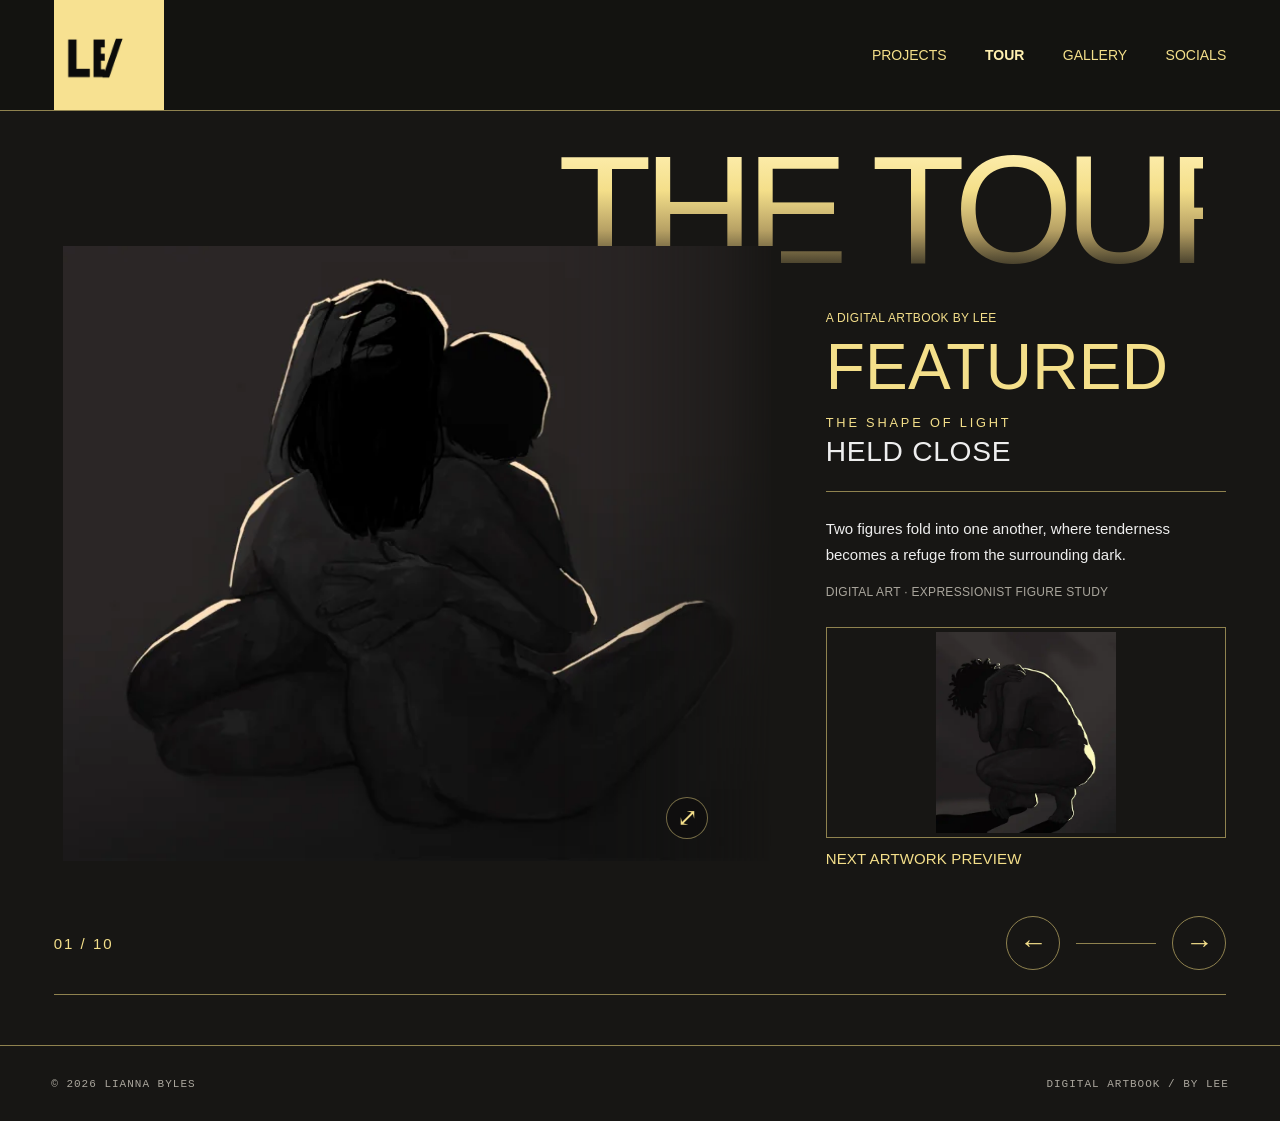
==== tour.html @ 8ec06ad4 "Add responsive digital artbook portfolio Create a multi-page portfolio with project selections, illu" ====
<!DOCTYPE html>
<html lang="en">

<head>
  <link rel="icon" type="image/png" href="favicon-96x96.png?v=1.1" sizes="96x96" />
<link rel="icon" type="image/svg+xml" href="favicon.svg?v=1.1" />
<link rel="shortcut icon" href="favicon.ico?v=1.1" />
<link rel="apple-touch-icon" sizes="180x180" href="apple-touch-icon.png?v=1.1" />
<meta name="apple-mobile-web-app-title" content="LEE/ DIGITAL ARTBOOK" />
<link rel="manifest" href="site.webmanifest?v=1.1" />
  <meta charset="UTF-8">
  <meta name="viewport" content="width=device-width, initial-scale=1.0">

  <title>The Tour | Digital Artbook by Lee</title>

  <link rel="stylesheet" href="style.css">

  <link rel="stylesheet" href="assets/tour.css">
</head>


<body class="tour-page">

  <!-- =====================================
       NAVIGATION
       ===================================== -->

  <header class="navbar">

  
<a class="logo" href="index.html" aria-label="Return to homepage">
  <img src="lee-logo.gif" alt="LEE/" class="animated-logo">
</a>


    <nav aria-label="Main navigation">

      <a href="projects.html">PROJECTS</a>

      <a
        href="tour.html"
        class="active"
        aria-current="page"
      >
        TOUR
      </a>

      <a href="gallery.html">GALLERY</a>

      <a href="socials.html">SOCIALS</a>

    </nav>

  </header>


  <!-- =====================================
       MAIN TOUR
       ===================================== -->

  <main class="tour-main">
    
    <h1 class="tour-background-heading">THE TOUR</h1>

    <section class="tour-layout" aria-label="Artwork tour">

      <!-- LARGE FEATURED ARTWORK -->

      <div class="tour-feature">

        <div class="tour-image-stack">

          <!-- CURRENT ARTWORK -->

          <img
            id="tour-image"
            class="tour-slide tour-slide-active"
            src="images/tour-01-main.webp"
            alt="Held Close digital illustration"
            fetchpriority="high"
          >

          <!-- NEXT ARTWORK FOR CROSSFADE -->

          <img
            id="tour-image-next"
            class="tour-slide"
            src=""
            alt=""
          >

        </div>

        <!-- SUBTLE ENLARGE BUTTON -->

        <button
          class="tour-enlarge"
          id="tour-enlarge"
          type="button"
          aria-label="Enlarge artwork"
          title="Enlarge artwork"
        >
          &#10530;
        </button>

      </div>


      <!-- =====================================
           RIGHT SIDE CONTENT
           ===================================== -->

      <div class="tour-content">

        <div class="tour-text">

          <p class="tour-eyebrow">
            A DIGITAL ARTBOOK BY LEE
          </p>

<h2 class="tour-featured-heading">FEATURED</h2>

          <p class="tour-collection-name">THE SHAPE OF LIGHT</p>
          <h3 class="tour-artwork-title" id="tour-artwork-title">HELD CLOSE</h3>

          <div class="tour-divider"></div>

          <p
            class="tour-description"
            id="tour-description"
            aria-live="polite"
          >
            Two figures fold into one another, where tenderness becomes a refuge from the surrounding dark.
          </p>

          <p
            class="tour-medium"
            id="tour-medium"
          >
            DIGITAL ART · EXPRESSIONIST FIGURE STUDY
          </p>

        </div>


        <!-- NEXT ARTWORK PREVIEW -->

        <button
          class="tour-next-preview"
          id="tour-next-preview"
          type="button"
          aria-label="View next artwork"
          title="View next artwork"
        >

          <img
            id="tour-preview-image"
            src="images/tour-02-preview.webp"
            alt="Preview of next artwork"
          >

          <span>NEXT ARTWORK PREVIEW</span>

        </button>

      </div>

    </section>


    <!-- =====================================
         NAVIGATION ARROWS
         ===================================== -->

    <div class="tour-navigation">

      <span id="tour-counter" aria-live="polite">
        01 / 10
      </span>

      <div class="tour-navigation-buttons">

        <button
          id="tour-previous"
          type="button"
          aria-label="Previous artwork"
          title="Previous artwork"
        >
          &#8592;
        </button>

        <span class="tour-navigation-line"></span>

        <button
          id="tour-next"
          type="button"
          aria-label="Next artwork"
          title="Next artwork"
        >
          &#8594;
        </button>

      </div>

    </div>

  </main>


  <!-- =====================================
       FOOTER
       ===================================== -->

  <footer class="tour-footer">

    <span>© 2026 LIANNA BYLES</span>

    <span>DIGITAL ARTBOOK / BY LEE</span>

  </footer>


  <!-- =====================================
       FULLSCREEN ARTWORK VIEWER
       ===================================== -->

  <div
    class="tour-lightbox"
    id="tour-lightbox"
    role="dialog"
    aria-modal="true"
    aria-label="Expanded artwork"
    hidden
  >

    <button
      id="tour-close"
      class="tour-close"
      type="button"
      aria-label="Close expanded artwork"
    >
      &times;
    </button>

    <img
      id="tour-lightbox-image"
      src=""
      alt="Expanded artwork"
    >

  </div>


  <!-- =====================================
       TOUR JAVASCRIPT
       ===================================== -->

  <script src="assets/tour.js"></script>

</body>
</html>
---- style.css ----
/* COLORS AND GLOBAL STYLES */
:root {
    --bg: #171614;
    --gold: #f4df8a;
    --rule: #8f824f;
    --body: #eeeeee;
}

* { box-sizing: border-box; }

html { scroll-behavior: smooth; }

body {
    margin: 0;
    background: var(--bg);
    color: var(--gold);
    font-family: Arial, Helvetica, sans-serif;
}

a { color: inherit; text-decoration: none; }
a:focus-visible { outline: 2px solid var(--gold); outline-offset: 7px; }

/* NAVIGATION */
.navbar {
    position: relative;
    z-index: 5;
    min-height: 78px;
    padding: 0 4.2%;
    display: flex;
    align-items: center;
    justify-content: space-between;
    border-bottom: 1px solid var(--rule);
    background: rgba(18,17,14,.6);
}

.navbar nav { display: flex; gap: clamp(20px,3vw,52px); }
.navbar a { font-family: "Arial Narrow",Arial,sans-serif; font-size: 14px; }
.logo { font-weight: 800; padding: 27px 0; border-bottom: 1px solid var(--gold); }

/* CINEMATIC BACKGROUND */
.landing {
    position: relative;
    isolation: isolate;
    min-height: 780px;
    height: calc(100svh - 154px);
    max-height: 1050px;
    overflow: hidden;
    background:
        radial-gradient(ellipse at 30% 0%,rgba(190,150,65,.30),transparent 45%),
        radial-gradient(ellipse at 90% 35%,rgba(175,130,55,.22),transparent 50%),
        radial-gradient(ellipse at 50% 100%,rgba(125,90,40,.18),transparent 55%),
        var(--bg);
}

/* TITLE BEHIND FIGURE */
.hero-title {
    transform: scaleX(1.15);
    position: absolute;
    z-index: 1;
    top: 10%;
    left: 15%;
    width: 200%;
    margin: 0;
    white-space: nowrap;
    text-align: left;
    font-size: clamp(100px,12vw,310px);
    font-weight: 600;
    letter-spacing: -.065em;
    line-height: 1.1;
    background: linear-gradient(#ffedaa 10%,#e9ce72 57%,#75683b22 100%);
    background-clip: text;
    -webkit-background-clip: text;
    -webkit-text-fill-color: transparent;
}
.hero-title span {
    display: block;
}

/* TRANSPARENT FIGURE */
.hero-image {
    position: absolute;
    z-index: 2;
    height: 130%;
    width: auto;
    max-width: none;
    left: 89%;
    bottom: -25%;
    transform: translateX(-50%);
    object-fit: contain;
    pointer-events: none;
}

/* FEATURE LABEL */
.feature-label {
    position: absolute;
    z-index: 3;

    top: 49%;
    left: 100%;

    font-family: monospace;
    color: var(--gold);
    text-align: center;
}

.feature-label p {
    margin: 0;
    font-size: 40px;
    font-weight: bold;
    letter-spacing: 5px;
}

.feature-label p span { font-size: 40px; font-weight: 200; }
.feature-label small { font-size: 10px; }

/* PROJECT, TOUR, GALLERY CARDS */
.content-grid {
    position: absolute;
    z-index: 3;
    bottom: 7%;
    left: 4.4%;
    right: 4.4%;
    display: grid;
    grid-template-columns: repeat(3,1fr);
    gap: 2%;
}

.content-card {
    position: relative;
    min-height: 160px;
    padding: 20px 28px;
    border: 1px solid var(--gold);
    background: rgba(17,16,14,.33);
    transition: background .2s ease;
    scroll-margin-top: 20px;
}

.content-card:hover { background: rgba(41,37,28,.79); }
.card-number { font: 14px monospace; }

.content-card h2 {
    margin: 4px 0 8px;
    font-family: Impact,"Arial Narrow",Arial,sans-serif;
    font-size: 30px;
    letter-spacing: -.03em;
}

.content-card p { margin: 0; color: var(--body); font: 14px/1.7 monospace; }
.arrow { position: absolute; top: 12px; right: 24px; font-size: 38px; font-weight: 300; }

/* FOOTER */
footer {
    position: relative;
    z-index: 4;
    min-height: 76px;
    padding: 24px 4.2%;
    display: flex;
    justify-content: space-between;
    align-items: center;
    gap: 20px;
    border-top: 1px solid var(--rule);
    font: 12px monospace;
}

.divider { margin: 0 22px; }

/* TABLET */
@media (max-width: 900px) {
    .navbar { min-height: 68px; }
    .navbar nav { gap: 18px; }
    .landing { min-height: 830px; height: auto; }
    .hero-title { top: 10%; font-size: 16vw; }
    .hero-image { height: 78%; left: 68%; bottom: 10%; }
    .feature-label { left: 6%; top: 40%; }
    .content-grid { bottom: 5%; gap: 12px; }
    .content-card { padding: 18px 14px; }
    .content-card h2 { font-size: 25px; }
    .content-card p { font-size: 12px; }
    .arrow { right: 12px; font-size: 28px; }
}

/* MOBILE */
@media (max-width: 600px) {
    .navbar { padding: 12px 5%; align-items: flex-start; gap: 20px; }
    .logo { padding: 7px 0; }
    .navbar nav { display: grid; grid-template-columns: repeat(2,auto); gap: 12px 22px; }
    .navbar a { font-size: 12px; }

    .landing { min-height: 1100px; }
    .hero-title { top: 4%; left: 3%; width: 94%; font-size: 16vw; letter-spacing: -.07em; }
    .hero-image { height: 52%; left: 75%; top: 1%; bottom: auto; }
    .feature-label { top: 43%; left: 7%; }
    .feature-label p { gap: 12px; }

    .content-grid { grid-template-columns: 1fr; bottom: 4%; gap: 14px; }
    .content-card { min-height: 135px; padding: 16px 22px; }
    .content-card h2 { font-size: 28px; }
    .content-card p { font-size: 13px; }

    footer { align-items: flex-start; flex-direction: column; font-size: 10px; }
}

/* ACCESSIBILITY */
@media (prefers-reduced-motion: reduce) {
    html { scroll-behavior: auto; }
    .content-card { transition: none; }
}













/* =====================================
   GALLERY PAGE
   ===================================== */

.gallery-page {
  background: #171614;
  color: #f4df8a;
}

/* MAIN PAGE BACKGROUND */
.gallery-main {
  min-height: calc(100svh - 154px);
  padding: 38px 4.4% 50px;

  background:
    radial-gradient(
      ellipse at 50% 15%,
      rgba(190, 150, 65, 0.19),
      transparent 55%
    ),
    #171614;
}

/* LARGE TITLE */
.gallery-heading {
    position: relative;
    z-index: 1;

    display: flex;
    align-items: baseline;
    justify-content: flex-end;
    gap: 14px;

    width: 100%;
    margin: 0 auto -45px;
    padding-right: 1%;

    border-bottom: 1px solid #8f824f;
}

.gallery-heading span {
  font-family: Arial, sans-serif;
  font-size: clamp(30px, 4vw, 65px);
  font-weight: 300;
}

.gallery-heading h1 {
  margin: 0;

  font-family: Impact, "Arial Narrow", Arial, sans-serif;
 font-size: clamp(100px, 14vw, 240px);
  font-weight: 600;
  letter-spacing: -0.045em;
  line-height: 1.05;

  background: linear-gradient(
    #ffedaa 10%,
    #e9ce72 57%,
    #75683b 100%
  );

  background-clip: text;
  -webkit-background-clip: text;
  -webkit-text-fill-color: transparent;
}

/* THREE-COLUMN ARTWORK VIEWER */
.gallery-viewer {
    position: relative;
z-index: 2;
margin-top: -80;
  display: grid;
  grid-template-columns: 1fr 3.2fr 1fr;
  align-items: center;
  gap: 3%;

  width: 100%;
  height: 440px;
}

/* FEATURED ARTWORK */
.gallery-feature {
  height: 100%;
  overflow: hidden;

  border: 1px solid #f4df8a;
  background: #11100e;
}

.gallery-feature img {
    display: block;
    width: 100%;
    height: 100%;
    object-fit: cover;
    object-position: center;
    cursor: zoom-in;
}

/* SIDE PREVIEWS */
.gallery-side {
  position: relative;
  height: 85%;
  padding: 0;
  overflow: hidden;

  border: 1px solid #8f824f;
  background: #11100e;
  color: #f4df8a;
  cursor: pointer;
}

.gallery-side img {
  display: block;
  width: 100%;
  height: 100%;
  object-fit: cover;
  opacity: 0.45;
  transition: opacity 0.25s ease;
}

.gallery-side:hover img {
  opacity: 0.8;
}

.gallery-arrow {
  position: absolute;
  top: 50%;
  left: 50%;
  transform: translate(-50%, -50%);

  font-size: 55px;
  text-shadow: 0 2px 12px #000;
  pointer-events: none;
}

/* ARTWORK DESCRIPTION */
.gallery-information {
  max-width: 650px;
  margin: 28px auto 0;
  text-align: center;
}

.gallery-counter {
  font: 13px monospace;
  letter-spacing: 3px;
}

.gallery-information h2 {
  margin: 8px 0;
  font-size: 27px;
  text-transform: uppercase;
}

.gallery-information > p:last-child {
  color: #eeeeee;
  font: 14px/1.7 monospace;
}

/* TABLET */
@media (max-width: 900px) {
  .gallery-viewer {
    height: 380px;
    grid-template-columns: 1fr 2.5fr 1fr;
    gap: 12px;
  }
}

/* MOBILE */
@media (max-width: 600px) {
  .gallery-main {
    padding: 35px 5% 50px;
  }

  .gallery-heading {
    gap: 8px;
    margin-bottom: 25px;
  }

  .gallery-heading span {
    font-size: 25px;
  }

  .gallery-heading h1 {
    font-size: clamp(52px, 13vw, 80px);
  }

  .gallery-viewer {
    grid-template-columns: 44px minmax(0, 1fr) 44px;
    gap: 8px;
    height: 350px;
  }

  .gallery-side {
    height: 75%;
  }

  .gallery-arrow {
    font-size: 28px;
  }

  .gallery-information {
    margin-top: 25px;
  }

  .gallery-information h2 {
    font-size: 22px;
  }
}
 /* FULLSCREEN ARTWORK VIEWER */
.art-lightbox[hidden] {
    display: none;
}

.art-lightbox {
    position: fixed;
    inset: 0;
    z-index: 9999;

    display: flex;
    align-items: center;
    justify-content: center;

    padding: 50px 25px;
    background: rgba(0, 0, 0, 0.95);
}

.art-lightbox img {
    display: block;
    max-width: 95vw;
    max-height: 90vh;
    width: auto;
    height: auto;
    object-fit: contain;
}

.lightbox-close {
    position: absolute;
    top: 18px;
    right: 28px;

    border: none;
    background: transparent;
    color: #f4df8a;

    font-size: 45px;
    cursor: pointer;
    z-index: 2;
}

/* =====================================
   ACTIVE NAVIGATION INDICATOR
   ===================================== */

.navbar a {
    position: relative;
}

/* Gold underline */
.navbar a[aria-current="page"]::after {
    content: "";
    position: absolute;
    bottom: -12px;
    left: 0;
    width: 100%;
    height: 2px;

    background: #f4df8a;
    box-shadow:
        0 0 8px rgba(244, 223, 138, 0.8),
        0 0 18px rgba(244, 223, 138, 0.4);
}

/* Brighten active tab */
.navbar a[aria-current="page"] {
    color: #fff0b0;
    font-weight: 700;
}

/* Hover effect for other tabs */
.navbar nav a:hover {
    color: #fff0b0;
    text-shadow: 0 0 8px rgba(244, 223, 138, 0.6);
}

/* ACTIVE NAVIGATION FOR ALL TABS */

.navbar a {
    position: relative;
    transition: color 0.2s ease;
}

.navbar a.active {
    color: #fff0b0;
    font-weight: 700;
}

.navbar a.active::after {
    content: "";
    position: absolute;
    bottom: -12px;
    left: 0;
    width: 100%;
    height: 2px;
    background: #f4df8a;

    box-shadow:
        0 0 8px rgba(244, 223, 138, 0.8),
        0 0 18px rgba(244, 223, 138, 0.4);
}

/* Remove original HOME underline */
.navbar .logo {
    border-bottom: none;
}

/* Prevent duplicate active indicators */
.navbar a[aria-current="page"]::after {
    display: none;
}


/* ========================================
   THE TOUR — SCREENSHOT REFERENCE LAYOUT
   ======================================== */

.tour-page {
  background: #171614;
  color: #f4df8a;
}

.tour-page .tour-main {
  max-width: 1600px;
  margin: 0 auto;
  padding: 38px 4% 50px;
}

/* LARGE IMAGE LEFT, DESCRIPTION RIGHT */
.tour-page .tour-layout {
  display: grid;
  grid-template-columns: 59% 41%;
  gap: 0;
  align-items: stretch;
  border-top: 1px solid #8f824f;
  padding-top: 25px;
}

/* MAIN IMAGE */
.tour-page .tour-feature {
  position: relative;
  min-width: 0;
  height: min(69vw, 760px);
  max-height: 760px;
  overflow: hidden;
  background: #171614;
}

.tour-page .tour-feature > img {
  display: block;
  width: 100%;
  height: 100%;
  object-fit: cover;
  object-position: center;

  /* GENTLE RIGHT-EDGE TRANSPARENCY */
  -webkit-mask-image: linear-gradient(
    to right,
    #000 0%,
    #000 67%,
    rgba(0, 0, 0, 0.85) 79%,
    rgba(0, 0, 0, 0.45) 92%,
    transparent 100%
  );

  mask-image: linear-gradient(
    to right,
    #000 0%,
    #000 67%,
    rgba(0, 0, 0, 0.85) 79%,
    rgba(0, 0, 0, 0.45) 92%,
    transparent 100%
  );
}

.tour-page .tour-enlarge {
  position: absolute;
  right: 10%;
  bottom: 22px;
  z-index: 2;
  width: 42px;
  height: 42px;
  border: 1px solid rgba(244, 223, 138, 0.45);
  border-radius: 50%;
  background: rgba(15, 14, 13, 0.7);
  color: #f4df8a;
  font-size: 25px;
  cursor: pointer;
  transition: background 0.2s ease;
}

.tour-page .tour-enlarge:hover {
  background: rgba(55, 47, 29, 0.9);
}

/* RIGHT CONTENT */
.tour-page .tour-content {
  display: flex;
  flex-direction: column;
  justify-content: center;
  gap: 26px;
  min-width: 0;
  padding: 30px 0 25px 12px;
}

.tour-page .tour-eyebrow {
  margin: 0 0 16px;
  font-size: 12px;
  letter-spacing: 0.025em;
}

.tour-page .tour-text h1 {
  margin: 0;
  font-family: Impact, "Arial Narrow", Arial, sans-serif;
  font-size: clamp(48px, 5vw, 90px);
  font-weight: 500;
  letter-spacing: 0.005em;
  line-height: 1.05;
  color: #f4df8a;
}

.tour-page .tour-divider {
  height: 1px;
  width: 100%;
  margin: 25px 0;
  background: #8f824f;
}

.tour-page .tour-description {
  max-width: 440px;
  margin: 0;
  color: #eeeeee;
  font-size: 16px;
  line-height: 1.65;
}

.tour-page .tour-medium {
  margin: 18px 0 0;
  color: #aaa69d;
  font-size: 12px;
  letter-spacing: 0.025em;
}

/* SMALL ARTWORK PREVIEW */
.tour-page .tour-next-preview {
  display: block;
  width: 100%;
  padding: 0;
  border: none;
  background: transparent;
  color: #f4df8a;
  text-align: left;
  cursor: pointer;
}

.tour-page .tour-next-preview img {
  display: block;
  width: 100%;
  aspect-ratio: 1.8 / 1;
  object-fit: cover;
  border: 1px solid #8f824f;
  padding: 4px;
  transition: opacity 0.2s ease;
}

.tour-page .tour-next-preview:hover img {
  opacity: 0.85;
}

.tour-page .tour-next-preview span {
  display: block;
  margin-top: 12px;
  font-size: 15px;
  letter-spacing: 0.01em;
}

/* VISIBLE ARROW NAVIGATION */
.tour-page .tour-navigation {
  display: flex;
  align-items: center;
  justify-content: space-between;
  gap: 20px;
  padding: 24px 0;
  border-bottom: 1px solid #8f824f;
}

.tour-page #tour-counter {
  font-size: 15px;
  letter-spacing: 2px;
}

.tour-page .tour-navigation-buttons {
  display: flex;
  align-items: center;
  gap: 16px;
}

.tour-page .tour-navigation-buttons button {
  width: 54px;
  height: 54px;
  border: 1px solid #8f824f;
  border-radius: 50%;
  background: transparent;
  color: #f4df8a;
  font-size: 28px;
  cursor: pointer;
  transition: background 0.2s ease;
}

.tour-page .tour-navigation-buttons button:hover {
  background: rgba(244, 223, 138, 0.13);
}

.tour-page .tour-navigation-line {
  width: 80px;
  height: 1px;
  background: #8f824f;
}

/* FOOTER */
.tour-page .tour-footer {
  display: flex;
  justify-content: space-between;
  gap: 16px;
  padding: 25px 4%;
  border-top: 1px solid #8f824f;
  color: #aaa69d;
  font-size: 11px;
  letter-spacing: 1px;
}

/* FULLSCREEN VIEWER */
.tour-page .tour-lightbox[hidden] {
  display: none;
}

.tour-page .tour-lightbox {
  position: fixed;
  inset: 0;
  z-index: 9999;
  display: flex;
  justify-content: center;
  align-items: center;
  padding: 45px;
  background: rgba(10, 9, 8, 0.96);
}

.tour-page .tour-lightbox img {
  max-width: 95vw;
  max-height: 90vh;
  width: auto;
  height: auto;
  object-fit: contain;
}

.tour-page .tour-close {
  position: absolute;
  top: 16px;
  right: 30px;
  border: none;
  background: transparent;
  color: #f4df8a;
  font-size: 42px;
  cursor: pointer;
}

/* TABLET */
@media (max-width: 900px) {
  .tour-page .tour-layout {
    grid-template-columns: 56% 44%;
  }

  .tour-page .tour-feature {
    height: 620px;
  }

  .tour-page .tour-content {
    padding-left: 8px;
  }

  .tour-page .tour-description {
    font-size: 14px;
  }
}

/* MOBILE */
@media (max-width: 650px) {
  .tour-page .tour-main {
    padding: 25px 5% 35px;
  }

  .tour-page .tour-layout {
    grid-template-columns: 1fr;
  }

  .tour-page .tour-feature {
    height: 440px;
  }

  .tour-page .tour-feature > img {
    -webkit-mask-image: linear-gradient(
      to bottom,
      #000 0%,
      #000 75%,
      transparent 100%
    );

    mask-image: linear-gradient(
      to bottom,
      #000 0%,
      #000 75%,
      transparent 100%
    );
  }

  .tour-page .tour-content {
    padding: 10px 0 20px;
  }

  .tour-page .tour-text h1 {
    font-size: 65px;
  }

  .tour-page .tour-next-preview {
    max-width: 280px;
    align-self: flex-end;
  }

  .tour-page .tour-navigation-buttons {
    gap: 9px;
  }

  .tour-page .tour-navigation-buttons button {
    width: 43px;
    height: 43px;
    font-size: 23px;
  }

  .tour-page .tour-navigation-line {
    width: 35px;
  }

  .tour-page .tour-footer {
    flex-direction: column;
  }
}
 
/* TOUR IMAGE DISPLAY */
.tour-page .tour-feature > img {
  object-fit: contain;
  object-position: center;
}

.tour-page .tour-next-preview img {
  object-fit: contain;
  background: #171614;
}

/* ====================================
   SMOOTH TOUR CROSSFADE
   ==================================== */

.tour-page .tour-image-stack {
  position: relative;
  width: 100%;
  height: 100%;
  overflow: hidden;

  /* Preserve the right-edge transparency */
  -webkit-mask-image: linear-gradient(
    to right,
    black 0%,
    black 67%,
    rgba(0, 0, 0, 0.85) 79%,
    rgba(0, 0, 0, 0.45) 92%,
    transparent 100%
  );

  mask-image: linear-gradient(
    to right,
    black 0%,
    black 67%,
    rgba(0, 0, 0, 0.85) 79%,
    rgba(0, 0, 0, 0.45) 92%,
    transparent 100%
  );
}

.tour-page .tour-image-stack .tour-slide {
  position: absolute;
  inset: 0;
  display: block;
  width: 100%;
  height: 100%;
  object-fit: contain;
  object-position: center;

  opacity: 0;
  transition: opacity 1.8s ease-in-out;

  /* Fade is now applied to the stack instead */
  -webkit-mask-image: none;
  mask-image: none;
}

.tour-page .tour-image-stack .tour-slide-active {
  opacity: 1;
}

/* Mobile: fade toward the bottom */
@media (max-width: 650px) {
  .tour-page .tour-image-stack {
    -webkit-mask-image: linear-gradient(
      to bottom,
      black 0%,
      black 75%,
      transparent 100%
    );

    mask-image: linear-gradient(
      to bottom,
      black 0%,
      black 75%,
      transparent 100%
    );
  }
}

@media (prefers-reduced-motion: reduce) {
  .tour-page .tour-image-stack .tour-slide {
    transition: none;
  }
}


/* ==========================================
   THE TOUR — FINAL CINEMATIC DESIGN
   Matches approved visual reference
   ========================================== */

/* MAIN PAGE */
.tour-page .tour-main {
  position: relative;
  isolation: isolate;

  width: 100%;
  max-width: 1800px;
  margin: 0 auto;

  padding: 0 4.2% 50px;
  overflow: hidden;
}

/* LARGE GOLD TITLE ACROSS THE TOP */
.tour-page .tour-background-heading {
  position: relative;
  z-index: 0;

  display: block;
  width: 100%;

  margin: 10px 0 -75px;
  padding: 0;

  font-family: Impact, "Arial Narrow", Arial, sans-serif;
  font-size: clamp(120px, 20vw, 350px);
  font-weight: 600;
  line-height: 0.95;
  letter-spacing: -0.055em;

  text-align: right;
  white-space: nowrap;

  background: linear-gradient(
    to bottom,
    #fff0b4 0%,
    #f4df8a 30%,
    #d4bb70 48%,
    rgba(143, 130, 79, 0.55) 70%,
    rgba(23, 22, 20, 0) 100%
  );

  -webkit-background-clip: text;
  background-clip: text;
  -webkit-text-fill-color: transparent;

  pointer-events: none;
  user-select: none;
}

/* FEATURE IMAGE + DESCRIPTION */
.tour-page .tour-layout {
  position: relative;
  z-index: 1;

  display: grid;
  grid-template-columns: minmax(0, 62%) minmax(0, 38%);
  gap: 0;

  align-items: start;
  padding-top: 0;
  border-top: none;
}

/* MAIN IMAGE */
.tour-page .tour-feature {
  position: relative;
  width: 100%;
  height: clamp(500px, 48vw, 780px);
  overflow: hidden;
}

/* KEEP IMAGE FULLY VISIBLE */
.tour-page .tour-image-stack {
  position: relative;
  width: 100%;
  height: 100%;
  overflow: hidden;

  -webkit-mask-image: linear-gradient(
    to right,
    #000 0%,
    #000 75%,
    rgba(0, 0, 0, 0.95) 82%,
    rgba(0, 0, 0, 0.6) 93%,
    transparent 100%
  );

  mask-image: linear-gradient(
    to right,
    #000 0%,
    #000 75%,
    rgba(0, 0, 0, 0.95) 82%,
    rgba(0, 0, 0, 0.6) 93%,
    transparent 100%
  );
}

/* IMAGE CROSSFADE — KEEP EXISTING SLIDESHOW */
.tour-page .tour-image-stack .tour-slide {
  position: absolute;
  inset: 0;

  display: block;
  width: 100%;
  height: 100%;

  object-fit: contain;
  object-position: center;

  opacity: 0;
  transition: opacity 1.8s ease-in-out;
}

.tour-page .tour-image-stack .tour-slide-active {
  opacity: 1;
}

/* RIGHT CONTENT */
.tour-page .tour-content {
  position: relative;
  z-index: 2;

  display: flex;
  flex-direction: column;
  justify-content: flex-start;
  gap: 24px;

  min-width: 0;
  padding: 65px 0 20px 34px;
}

/* FEATURED TITLE */
.tour-page .tour-featured-heading {
  margin: 0;

  font-family: Impact, "Arial Narrow", Arial, sans-serif;
  font-size: clamp(55px, 5.2vw, 95px);
  font-weight: 500;
  line-height: 1;
  letter-spacing: -0.015em;

  color: #f4df8a;
}

/* EYEBROW TEXT */
.tour-page .tour-eyebrow {
  margin: 0 0 10px;
  font-size: 12px;
  letter-spacing: 0.03em;
}

/* GOLD DIVIDER */
.tour-page .tour-divider {
  width: 100%;
  height: 1px;
  margin: 24px 0;
  background: #8f824f;
}

/* ART DESCRIPTION */
.tour-page .tour-description {
  max-width: 450px;
  margin: 0;
  color: #eeeeee;
  font-size: 15px;
  line-height: 1.7;
}

/* NEXT ARTWORK PREVIEW */
.tour-page .tour-next-preview {
  width: 100%;
  margin-top: 4px;
}

.tour-page .tour-next-preview img {
  width: 100%;
  aspect-ratio: 1.9 / 1;
  object-fit: contain;
  background: #171614;
}

/* NAVIGATION BELOW ARTWORK */
.tour-page .tour-navigation {
  position: relative;
  z-index: 2;
  margin-top: 5px;
}

/* ==========================================
   TABLET
   ========================================== */

@media (max-width: 900px) {
  .tour-page .tour-background-heading {
    font-size: 19vw;
    margin-bottom: -35px;
  }

  .tour-page .tour-layout {
    grid-template-columns: 56% 44%;
  }

  .tour-page .tour-feature {
    height: 600px;
  }

  .tour-page .tour-content {
    padding: 45px 0 20px 20px;
  }

  .tour-page .tour-featured-heading {
    font-size: clamp(45px, 6vw, 70px);
  }
}

/* ==========================================
   MOBILE
   ========================================== */

@media (max-width: 650px) {
  .tour-page .tour-main {
    padding: 15px 5% 35px;
  }

  .tour-page .tour-background-heading {
    font-size: 19vw;
    letter-spacing: -0.055em;
    text-align: center;
    margin: 10px 0 15px;
  }

  .tour-page .tour-layout {
    grid-template-columns: 1fr;
  }

  .tour-page .tour-feature {
    height: 440px;
  }

  .tour-page .tour-image-stack {
    -webkit-mask-image: linear-gradient(
      to bottom,
      black 0%,
      black 82%,
      transparent 100%
    );

    mask-image: linear-gradient(
      to bottom,
      black 0%,
      black 82%,
      transparent 100%
    );
  }

  .tour-page .tour-content {
    padding: 20px 0;
  }

  .tour-page .tour-featured-heading {
    font-size: 65px;
  }
}

@media (prefers-reduced-motion: reduce) {
  .tour-page .tour-image-stack .tour-slide {
    transition: none;
  }
}


/* ==========================================
   TOUR PAGE — LAYOUT REFINEMENTS
   ========================================== */

/* Move the right column farther right */
.tour-page .tour-layout {
  grid-template-columns: 62% 38%;
  column-gap: 0;
}

/* Push description and preview right */
.tour-page .tour-content {
  padding-left: 45px;
  padding-right: 0;
}

/* Let the image fill its area naturally */
.tour-page .tour-feature {
  overflow: hidden;
}

/* Maintain the original image proportions */
.tour-page .tour-image-stack .tour-slide {
  object-fit: contain;
  object-position: center;
}

/* Softer right-edge fade without harsh cutoff */
.tour-page .tour-image-stack {
  -webkit-mask-image: linear-gradient(
    to right,
    black 0%,
    black 78%,
    rgba(0, 0, 0, 0.95) 86%,
    rgba(0, 0, 0, 0.65) 95%,
    rgba(0, 0, 0, 0.25) 100%
  );

  mask-image: linear-gradient(
    to right,
    black 0%,
    black 78%,
    rgba(0, 0, 0, 0.95) 86%,
    rgba(0, 0, 0, 0.65) 95%,
    rgba(0, 0, 0, 0.25) 100%
  );
}

/* New smaller heading */
.tour-page .tour-featured-heading {
  margin: 0;
  font-family: Impact, "Arial Narrow", Arial, sans-serif;
  font-size: clamp(45px, 5vw, 85px);
  font-weight: 500;
  line-height: 1;
  letter-spacing: 0.005em;
  color: #f4df8a;
}

/* Keep description and preview aligned */
.tour-page .tour-text,
.tour-page .tour-next-preview {
  width: 100%;
}

/* Tablet */
@media (max-width: 900px) {
  .tour-page .tour-layout {
    grid-template-columns: 56% 44%;
  }

  .tour-page .tour-content {
    padding-left: 20px;
  }
}

/* Mobile */
@media (max-width: 650px) {
  .tour-page .tour-layout {
    grid-template-columns: 1fr;
  }

  .tour-page .tour-content {
    padding: 15px 0 20px;
  }

  .tour-page .tour-featured-heading {
    font-size: clamp(50px, 12vw, 75px);
  }

  .tour-page .tour-image-stack {
    -webkit-mask-image: linear-gradient(
      to bottom,
      black 0%,
      black 80%,
      transparent 100%
    );

    mask-image: linear-gradient(
      to bottom,
      black 0%,
      black 80%,
      transparent 100%
    );
  }
}
/* MOVE LARGE TOUR HEADING FARTHER RIGHT */

.tour-page .tour-background-heading {
    left: 44%;
    right: auto;
    width: max-content;

    text-align: left;
    font-size: clamp(100px, 12vw, 205px);
    white-space: nowrap;
    letter-spacing: -0.045em;
}

/* Prevent heading from creating horizontal scrolling */
.tour-page .tour-main {
    overflow-x: clip;
}

/* Keep heading readable on mobile */
@media (max-width: 650px) {
    .tour-page .tour-background-heading {
        left: 18%;
        font-size: clamp(65px, 15vw, 105px);
    }
}
/* ==========================================
   THE TOUR — LARGER BACKGROUND HEADING
   ========================================== */

.tour-page .tour-background-heading {
    top: 32px;
    left: 43%;
    right: 2%;

    width: 55%;
    margin: 0;

    font-family: Impact, "Arial Narrow", Arial, sans-serif;
    font-size: clamp(100px, 12vw, 210px);
    font-weight: 500;
    line-height: 0.88;
    letter-spacing: -0.055em;

    white-space: nowrap;
    text-align: left;

    /* Gold fading downward */
    background: linear-gradient(
        to bottom,
        #fff0b4 0%,
        #f4df8a 35%,
        #b6a064 65%,
        rgba(143, 130, 79, 0.05) 100%
    );

    -webkit-background-clip: text;
    background-clip: text;
    -webkit-text-fill-color: transparent;
}

/* Keep the main composition layered above the title */
.tour-page .tour-layout {
    position: relative;
    z-index: 1;
}

/* Prevent sideways scrolling */
.tour-page .tour-main {
    overflow-x: clip;
}

/* Mobile */
@media (max-width: 650px) {
    .tour-page .tour-background-heading {
        top: 25px;
        left: 5%;
        right: 5%;
        width: 90%;
        font-size: clamp(65px, 15vw, 105px);
        letter-spacing: -0.05em;
    }
}

/* =========================================
   PROJECTS — PORTFOLIO SELECTION PAGE
   ========================================= */

.projects-page {
  background: #171614;
  color: #f4df8a;
}

.selection-main {
  max-width: 1700px;
  margin: 0 auto;
  padding: 42px 4.2% 80px;
  overflow: hidden;
}

/* PAGE INTRO */

.selection-intro {
  position: relative;
  z-index: 2;
}

.selection-kicker {
  margin: 0 0 12px;
  font: 12px monospace;
  letter-spacing: 2px;
  color: #c7b878;
}

.selection-intro h1 {
  margin: 0;
  font-family: Impact, "Arial Narrow", Arial, sans-serif;
  font-size: clamp(85px, 11vw, 185px);
  line-height: 0.95;
  letter-spacing: -0.045em;
  font-weight: 500;

  background: linear-gradient(
    to bottom,
    #ffedaa 5%,
    #e9ce72 60%,
    #817044 100%
  );

  -webkit-background-clip: text;
  background-clip: text;
  -webkit-text-fill-color: transparent;
}

/* MAIN LAYERED COMPOSITION */

.selection-composition {
  position: relative;
  min-height: 670px;
  margin-top: 8px;
}

/* FEATURED ARTWORK */

.selection-feature {
  position: absolute;
  top: 0;
  left: 0;
  width: 55%;
  height: 440px;
  overflow: hidden;

  background: linear-gradient(
    135deg,
    #b8a568,
    #6c603e 70%,
    #171614
  );
}

.selection-feature img {
  display: block;
  width: 100%;
  height: 100%;
  object-fit: contain;
  object-position: center bottom;
}

.selection-feature-label {
  position: absolute;
  top: 20px;
  left: 22px;
  z-index: 2;
  color: #fff0b0;
  font-size: 15px;
  font-weight: 700;
}

/* SELECTED WORK TEXT */

.selection-description {
  position: absolute;
  top: 10px;
  left: 58%;
  right: 3%;
  z-index: 3;
}

.selection-description h2 {
  margin: 0 0 12px;
  font-size: clamp(22px, 2.2vw, 36px);
  color: #f4df8a;
}

.selection-description p {
  margin: 0;
  color: #eeeeee;
  font-size: clamp(15px, 1.25vw, 20px);
  line-height: 1.6;
}

/* HUGE BACKGROUND SELECTION TITLE */

.selection-background-title {
  position: absolute;
  z-index: 2;
  top: 250px;
  left: -1%;
  width: 102%;

  font-family: Impact, "Arial Narrow", Arial, sans-serif;
  font-size: clamp(95px, 15vw, 265px);
  font-weight: 500;
  line-height: 1;
  letter-spacing: -0.045em;
  white-space: nowrap;
  text-align: center;

  background: linear-gradient(
    to bottom,
    #ffedaa 0%,
    #e6ce79 55%,
    rgba(143, 130, 79, 0.12) 100%
  );

  -webkit-background-clip: text;
  background-clip: text;
  -webkit-text-fill-color: transparent;

  pointer-events: none;
  user-select: none;
}

/* THREE SELECTION CARDS */

.selection-links {
  position: absolute;
  z-index: 4;
  top: 440px;
  left: 0;
  right: 0;

  display: grid;
  grid-template-columns: repeat(3, minmax(0, 1fr));
  gap: 0;
}

.selection-card {
  display: flex;
  align-items: flex-start;
  justify-content: space-between;
  min-height: 170px;
  padding: 22px;

  border: 1px solid #8f824f;
  background: linear-gradient(
    135deg,
    rgba(32, 30, 27, 0.96),
    rgba(78, 76, 71, 0.92)
  );

  color: #eeeeee;
  font-size: clamp(20px, 2.4vw, 35px);
  font-weight: 700;
  transition: background 0.3s ease, color 0.3s ease;
}

.selection-card + .selection-card {
  border-left: none;
}

.selection-card:hover,
.selection-card:focus-visible {
  background: linear-gradient(
    135deg,
    #4e452e,
    #2a261e
  );
  color: #f4df8a;
}

.selection-card span:last-child {
  color: #f4df8a;
  font-size: 25px;
}

/* COLLECTION SECTIONS */

.selection-category {
  padding: 65px 0 80px;
  border-top: 1px solid #8f824f;
  scroll-margin-top: 30px;
}

.selection-section-heading > span {
  color: #b8ab83;
  font: 12px monospace;
  letter-spacing: 2px;
}

.selection-section-heading h2 {
  margin: 14px 0;
  font-family: Impact, "Arial Narrow", Arial, sans-serif;
  font-size: clamp(55px, 8vw, 120px);
  font-weight: 500;
  letter-spacing: -0.03em;
}

.selection-category > p {
  max-width: 650px;
  margin: 0 0 35px;
  color: #eeeeee;
  font-size: 16px;
  line-height: 1.7;
}

.selection-category-grid {
  display: grid;
  grid-template-columns: repeat(3, minmax(0, 1fr));
  gap: 18px;
}

.selection-placeholder {
  display: flex;
  align-items: flex-end;
  min-height: 330px;
  padding: 20px;
  border: 1px solid #8f824f;
  background: linear-gradient(
    145deg,
    #504b42,
    #252320 65%,
    #171614
  );
}

.selection-placeholder span {
  font: 12px monospace;
  letter-spacing: 1px;
  color: #f4df8a;
}

/* FOOTER */

.selection-footer {
  display: flex;
  justify-content: space-between;
  gap: 20px;
  padding: 25px 4.2%;
  border-top: 1px solid #8f824f;
  font: 12px monospace;
}

/* TABLET */

@media (max-width: 900px) {
  .selection-composition {
    min-height: 570px;
  }

  .selection-feature {
    width: 60%;
    height: 360px;
  }

  .selection-description {
    left: 63%;
  }

  .selection-background-title {
    top: 230px;
    font-size: 15vw;
  }

  .selection-links {
    top: 360px;
  }

  .selection-card {
    min-height: 145px;
    padding: 15px;
  }

  .selection-placeholder {
    min-height: 240px;
  }
}

/* MOBILE */

@media (max-width: 650px) {
  .selection-main {
    padding: 30px 5% 50px;
  }

  .selection-intro h1 {
    font-size: clamp(65px, 16vw, 100px);
  }

  .selection-composition {
    min-height: 0;
    display: flex;
    flex-direction: column;
    gap: 18px;
  }

  .selection-feature,
  .selection-description,
  .selection-background-title,
  .selection-links {
    position: relative;
    top: auto;
    left: auto;
    right: auto;
    width: 100%;
  }

  .selection-feature {
    height: 340px;
  }

  .selection-description {
    padding: 10px 0;
  }

  .selection-background-title {
    font-size: 16vw;
    text-align: left;
  }

  .selection-links {
    grid-template-columns: 1fr;
  }

  .selection-card {
    min-height: 110px;
    font-size: 26px;
  }

  .selection-card + .selection-card {
    border-left: 1px solid #8f824f;
    border-top: none;
  }

  .selection-category {
    padding: 50px 0;
  }

  .selection-category-grid {
    grid-template-columns: 1fr;
  }

  .selection-placeholder {
    min-height: 300px;
  }

  .selection-footer {
    flex-direction: column;
  }
}

@media (prefers-reduced-motion: reduce) {
  .selection-card {
    transition: none;
  }
}
.navbar .logo {
  display: inline-flex;
  width: 110px;
  height: 110px;
  padding: 0;
  background: transparent;
  border: none;
}

.navbar .animated-logo {
  display: block;
  width: 100%;
  height: 100%;
  object-fit: contain;
}

.navbar .logo::after {
  display: none;
}

/* ==========================================
   FIX — PROJECTS PHOTOGRAPH GRID
   ========================================== */

.projects-page #photographs .photo-grid {
  display: grid !important;
  grid-template-columns: repeat(2, minmax(0, 1fr)) !important;
  gap: 20px !important;
  width: 100%;
  max-width: 100%;
  margin-top: 30px;
}

.projects-page #photographs .photo-item {
  display: block;
  position: relative;
  width: 100%;
  min-width: 0;
  height: auto;
  aspect-ratio: 3 / 2;
  overflow: hidden;
  border: 1px solid #8f824f;
  background: #171614;
}

.projects-page #photographs .photo-item img {
  display: block;
  width: 100% !important;
  max-width: 100% !important;
  height: 100% !important;
  object-fit: cover;
  object-position: center;
}

/* Mobile layout */
@media (max-width: 650px) {
  .projects-page #photographs .photo-grid {
    grid-template-columns: 1fr !important;
  }
}
/* Scoped styling: does not change your existing Gallery or Tour pages. */
.lee-illustrations { max-width: 1440px; margin: 0 auto; padding: 70px clamp(20px, 5vw, 80px); color: #eeeeee; }
.lee-illustrations__eyebrow { font-size: 11px; letter-spacing: .25em; color: #f4df8a; }
.lee-illustrations h2 { font-size: clamp(48px, 8vw, 112px); font-weight: 400; color: #f4df8a; margin: 16px 0; }
.lee-illustrations__intro { max-width: 650px; line-height: 1.65; margin: 0 0 38px; }
.lee-illustrations__grid { display: grid; grid-template-columns: repeat(2, minmax(0, 1fr)); gap: 24px; }
.lee-illustrations__item { display: block; color: #f4df8a; text-decoration: none; border: 1px solid #8f824f; background: #171614; overflow: hidden; }
.lee-illustrations__item img { display: block; width: 100%; height: 370px; object-fit: contain; background: #171614; transition: transform .35s ease; }
.lee-illustrations__item:hover img { transform: scale(1.025); }
.lee-illustrations__item:focus-visible { outline: 2px solid #f4df8a; outline-offset: 4px; }
.lee-illustrations__item span { display: block; padding: 16px 20px; font-size: 12px; letter-spacing: .12em; }
@media (max-width: 650px) { .lee-illustrations__grid { grid-template-columns: 1fr; } .lee-illustrations__item img { height: 310px; } }
@media (prefers-reduced-motion: reduce) { .lee-illustrations__item img { transition: none; } }
---- assets/tour.css ----
/* =====================================
       TOUR CROSSFADE TRANSITIONS
       ===================================== */

    .tour-page .tour-image-stack {
      position: relative;
      width: 100%;
      height: 100%;
      overflow: hidden;

      /* Soft transparency toward right edge */
      -webkit-mask-image: linear-gradient(
        to right,
        black 0%,
        black 67%,
        rgba(0, 0, 0, 0.85) 79%,
        rgba(0, 0, 0, 0.45) 92%,
        transparent 100%
      );

      mask-image: linear-gradient(
        to right,
        black 0%,
        black 67%,
        rgba(0, 0, 0, 0.85) 79%,
        rgba(0, 0, 0, 0.45) 92%,
        transparent 100%
      );
    }

    .tour-page .tour-image-stack .tour-slide {
      position: absolute;
      inset: 0;
      display: block;
      width: 100%;
      height: 100%;
      object-fit: contain;
      object-position: center;

      opacity: 0;
      transition: opacity 1.8s ease-in-out;

      /* Prevent previous image masking */
      -webkit-mask-image: none;
      mask-image: none;
    }

    .tour-page .tour-image-stack .tour-slide-active {
      opacity: 1;
    }

    .tour-page .tour-collection-name {
      color: #f4df8a;
      font-size: clamp(0.65rem, 1vw, 0.85rem);
      letter-spacing: 0.22em;
      margin: 1rem 0 0.35rem;
    }

    .tour-page .tour-artwork-title {
      color: #eeeeee;
      font-size: clamp(1.25rem, 2.2vw, 2.2rem);
      font-weight: 500;
      letter-spacing: 0.025em;
      line-height: 1.12;
      margin: 0 0 1rem;
    }

    /* Smooth preview transition */
    .tour-page .tour-next-preview img {
      transition: opacity 0.8s ease-in-out;
    }

    /* Mobile transparency */
    @media (max-width: 650px) {
      .tour-page .tour-image-stack {
        -webkit-mask-image: linear-gradient(
          to bottom,
          black 0%,
          black 75%,
          transparent 100%
        );

        mask-image: linear-gradient(
          to bottom,
          black 0%,
          black 75%,
          transparent 100%
        );
      }
    }

    @media (prefers-reduced-motion: reduce) {
      .tour-page .tour-image-stack .tour-slide {
        transition: none;
      }
    }
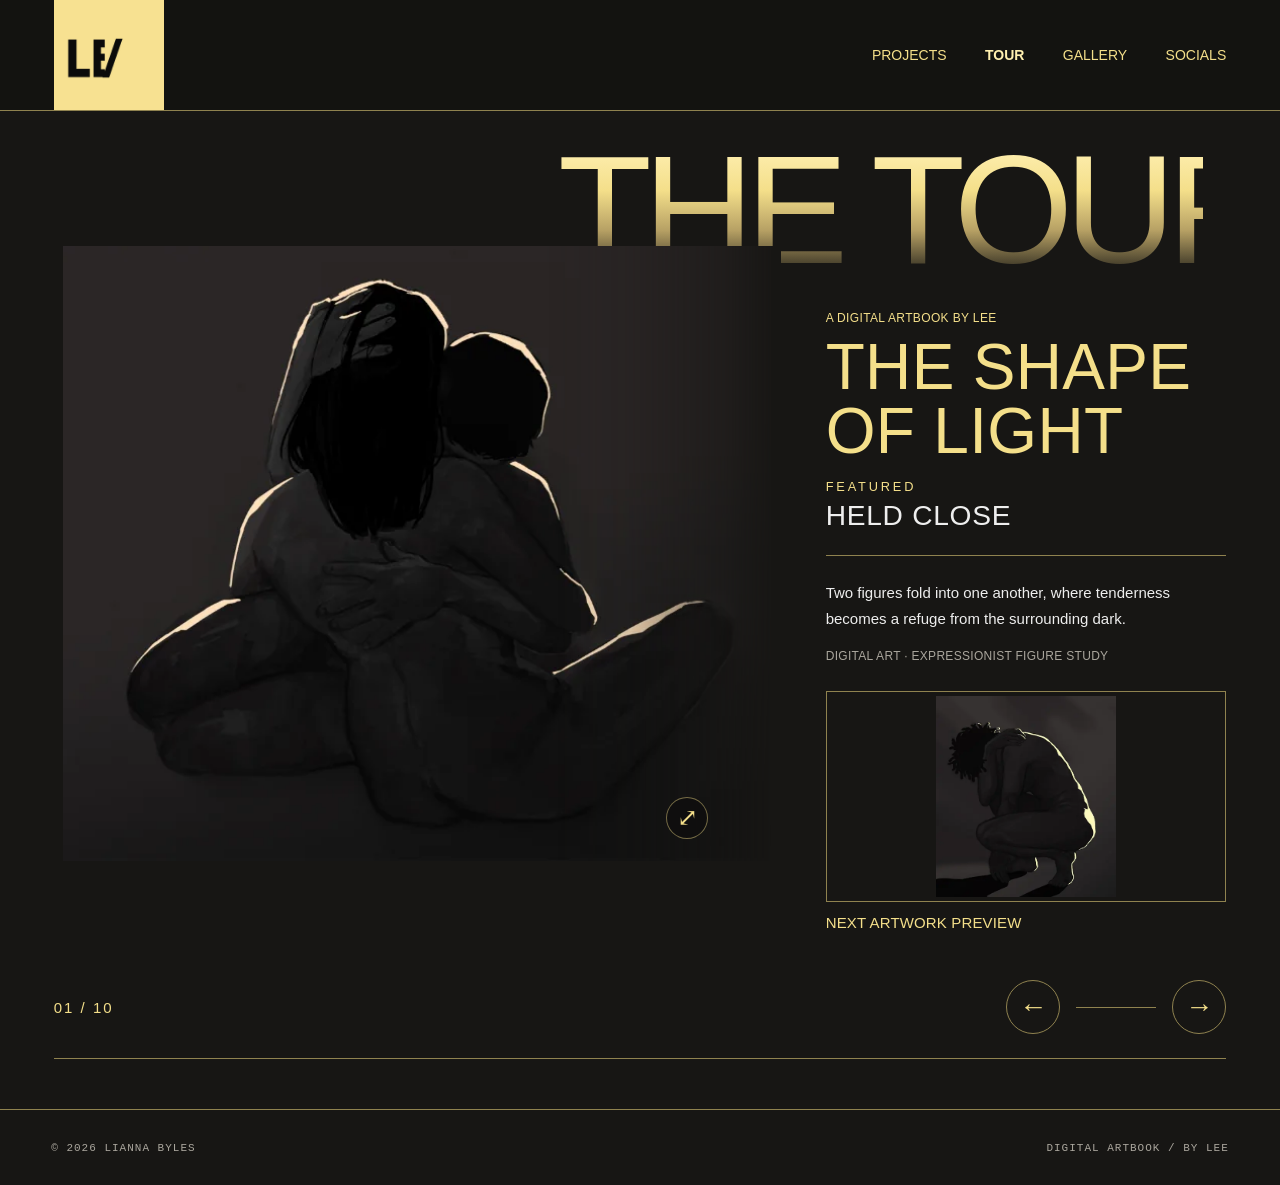
==== commit 312e9e02: "Update featured heading and collection name edite the tour headings" ====
--- a/tour.html
+++ b/tour.html
@@ -118,9 +118,9 @@
             A DIGITAL ARTBOOK BY LEE
           </p>
 
-<h2 class="tour-featured-heading">FEATURED</h2>
-
-          <p class="tour-collection-name">THE SHAPE OF LIGHT</p>
+<h2 class="tour-featured-heading">THE SHAPE OF LIGHT</h2>
+
+          <p class="tour-collection-name">FEATURED</p>
           <h3 class="tour-artwork-title" id="tour-artwork-title">HELD CLOSE</h3>
 
           <div class="tour-divider"></div>
@@ -258,4 +258,4 @@
   <script src="assets/tour.js"></script>
 
 </body>
-</html>+</html>
